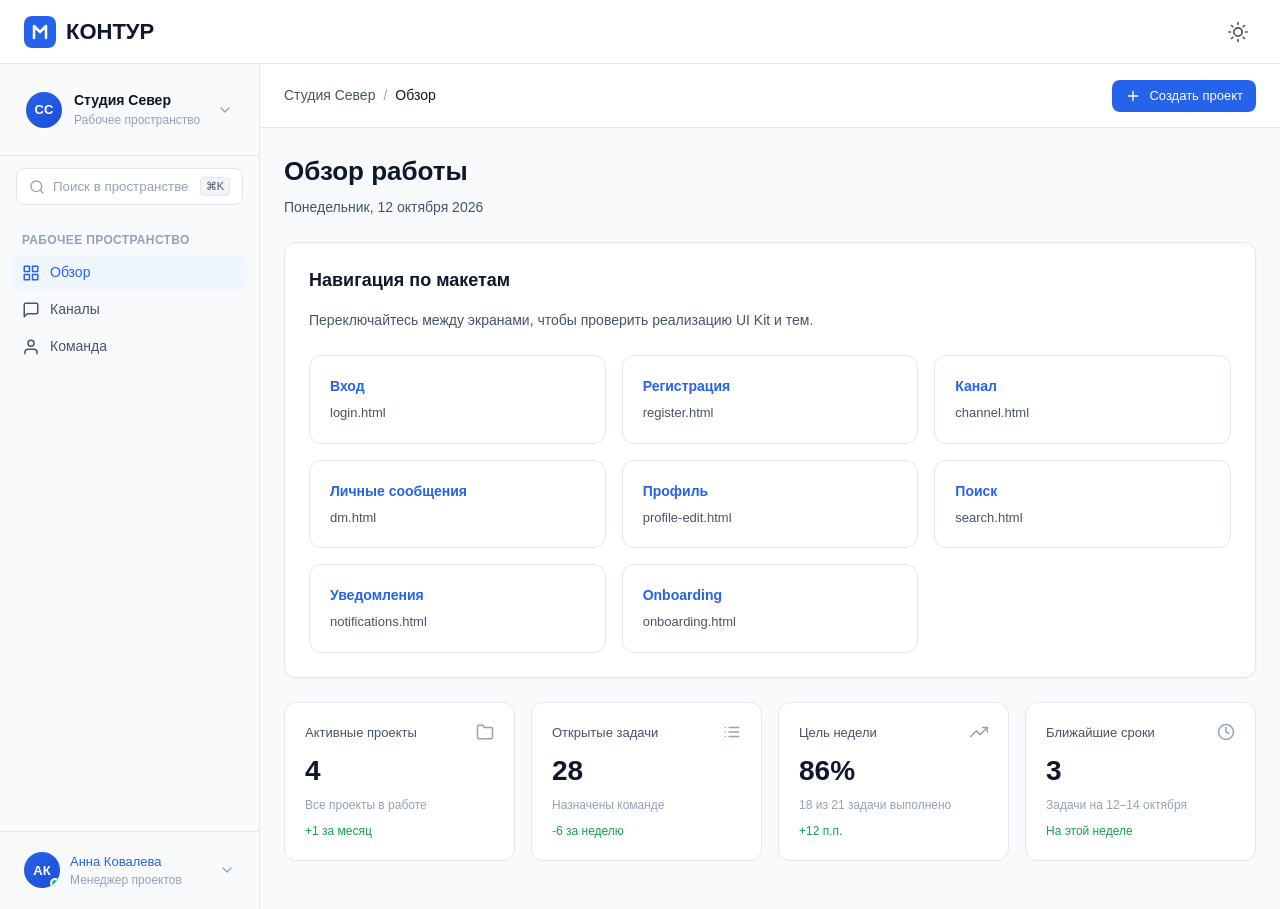
==== index.html @ c83ef5a9 "Add files via upload" ====
<!DOCTYPE html>
<html lang="ru" data-theme="light">
<head>
  <meta charset="UTF-8">
  <meta name="viewport" content="width=device-width, initial-scale=1.0">
  <title>Контур — Рабочее пространство</title>
  <link rel="stylesheet" href="styles.css">
</head>
<body>
  <div class="page">
    <header class="top-header">
      <div class="flex items-center gap-3">
        <div class="auth-logo" style="margin-bottom:0">
          <svg width="32" height="32" viewBox="0 0 32 32" fill="none" aria-hidden="true">
            <rect width="32" height="32" rx="8" fill="var(--accent)"/>
            <path d="M10 22V10l6 6 6-6v12" stroke="#fff" stroke-width="2.5" stroke-linecap="round" stroke-linejoin="round"/>
          </svg>
          КОНТУР
        </div>
      </div>
      <div class="header-actions">
        <button class="icon-btn" id="themeToggle" data-tooltip="Переключить тему" aria-label="Переключить тему">
          <svg width="20" height="20" viewBox="0 0 24 24" fill="none" stroke="currentColor" stroke-width="2" stroke-linecap="round" stroke-linejoin="round" class="theme-icon-sun"><circle cx="12" cy="12" r="5"/><path d="M12 1v2M12 21v2M4.22 4.22l1.42 1.42M18.36 18.36l1.42 1.42M1 12h2M21 12h2M4.22 19.78l1.42-1.42M18.36 5.64l1.42-1.42"/></svg>
          <svg width="20" height="20" viewBox="0 0 24 24" fill="none" stroke="currentColor" stroke-width="2" stroke-linecap="round" stroke-linejoin="round" class="theme-icon-moon" style="display:none"><path d="M21 12.79A9 9 0 1 1 11.21 3 7 7 0 0 0 21 12.79z"/></svg>
        </button>
      </div>
    </header>

    <div class="app-layout">
      <aside class="sidebar" id="sidebar">
        <div class="sidebar-header">
          <div class="workspace-selector">
            <div class="avatar avatar-36" data-initials="СС"></div>
            <div class="workspace-info">
              <div class="workspace-name">Студия Север</div>
              <div class="workspace-type">Рабочее пространство</div>
            </div>
            <svg width="16" height="16" viewBox="0 0 24 24" fill="none" stroke="currentColor" stroke-width="2" stroke-linecap="round" stroke-linejoin="round" style="color:var(--text-muted)"><polyline points="6 9 12 15 18 9"/></svg>
          </div>
        </div>

        <div class="sidebar-search">
          <button class="search-button">
            <span class="search-button-left">
              <svg width="16" height="16" viewBox="0 0 24 24" fill="none" stroke="currentColor" stroke-width="2" stroke-linecap="round" stroke-linejoin="round"><circle cx="11" cy="11" r="8"/><path d="M21 21l-4.35-4.35"/></svg>
              Поиск в пространстве
            </span>
            <span class="search-kbd">⌘K</span>
          </button>
        </div>

        <nav class="sidebar-section">
          <div class="sidebar-section-title">Рабочее пространство</div>
          <a href="index.html" class="sidebar-item active">
            <span class="sidebar-item-icon"><svg width="18" height="18" viewBox="0 0 24 24" fill="none" stroke="currentColor" stroke-width="2" stroke-linecap="round" stroke-linejoin="round"><rect x="3" y="3" width="7" height="7"/><rect x="14" y="3" width="7" height="7"/><rect x="14" y="14" width="7" height="7"/><rect x="3" y="14" width="7" height="7"/></svg></span>
            <span class="sidebar-item-text">Обзор</span>
          </a>
          <a href="channel.html" class="sidebar-item">
            <span class="sidebar-item-icon"><svg width="18" height="18" viewBox="0 0 24 24" fill="none" stroke="currentColor" stroke-width="2" stroke-linecap="round" stroke-linejoin="round"><path d="M21 15a2 2 0 0 1-2 2H7l-4 4V5a2 2 0 0 1 2-2h14a2 2 0 0 1 2 2z"/></svg></span>
            <span class="sidebar-item-text">Каналы</span>
          </a>
          <a href="dm.html" class="sidebar-item">
            <span class="sidebar-item-icon"><svg width="18" height="18" viewBox="0 0 24 24" fill="none" stroke="currentColor" stroke-width="2" stroke-linecap="round" stroke-linejoin="round"><path d="M20 21v-2a4 4 0 0 0-4-4H8a4 4 0 0 0-4 4v2"/><circle cx="12" cy="7" r="4"/></svg></span>
            <span class="sidebar-item-text">Команда</span>
          </a>
        </nav>

        <div class="sidebar-footer">
          <a href="profile-edit.html" class="user-mini">
            <div class="avatar avatar-36" data-initials="АК">
              <span class="status status-online"></span>
            </div>
            <div class="user-mini-info">
              <div class="user-mini-name">Анна Ковалева</div>
              <div class="user-mini-status">Менеджер проектов</div>
            </div>
            <svg width="16" height="16" viewBox="0 0 24 24" fill="none" stroke="currentColor" stroke-width="2" stroke-linecap="round" stroke-linejoin="round" style="color:var(--text-muted)"><polyline points="6 9 12 15 18 9"/></svg>
          </a>
        </div>
      </aside>

      <main class="main">
        <div class="top-header">
          <nav class="breadcrumb">
            <span>Студия Север</span>
            <span style="color:var(--text-muted)">/</span>
            <span class="breadcrumb-current">Обзор</span>
          </nav>
          <div class="header-actions">
            <button class="btn btn-primary btn-sm">
              <svg width="16" height="16" viewBox="0 0 24 24" fill="none" stroke="currentColor" stroke-width="2" stroke-linecap="round" stroke-linejoin="round"><line x1="12" y1="5" x2="12" y2="19"/><line x1="5" y1="12" x2="19" y2="12"/></svg>
              Создать проект
            </button>
          </div>
        </div>

        <div style="padding:24px; overflow-y:auto; flex:1">
          <div style="margin-bottom:24px">
            <h1 style="font-size:26px; font-weight:700; margin:0 0 6px">Обзор работы</h1>
            <p style="color:var(--text-secondary); margin:0">Понедельник, 12 октября 2026</p>
          </div>

          <div class="card" style="padding:24px; margin-bottom:24px">
            <h2 style="font-size:18px; font-weight:600; margin:0 0 16px">Навигация по макетам</h2>
            <p style="color:var(--text-secondary); margin:0 0 16px">Переключайтесь между экранами, чтобы проверить реализацию UI Kit и тем.</p>
            <div class="hub-grid">
              <a href="login.html" class="hub-card">
                <div class="hub-card-title">Вход</div>
                <div class="hub-card-desc">login.html</div>
              </a>
              <a href="register.html" class="hub-card">
                <div class="hub-card-title">Регистрация</div>
                <div class="hub-card-desc">register.html</div>
              </a>
              <a href="channel.html" class="hub-card">
                <div class="hub-card-title">Канал</div>
                <div class="hub-card-desc">channel.html</div>
              </a>
              <a href="dm.html" class="hub-card">
                <div class="hub-card-title">Личные сообщения</div>
                <div class="hub-card-desc">dm.html</div>
              </a>
              <a href="profile-edit.html" class="hub-card">
                <div class="hub-card-title">Профиль</div>
                <div class="hub-card-desc">profile-edit.html</div>
              </a>
              <a href="search.html" class="hub-card">
                <div class="hub-card-title">Поиск</div>
                <div class="hub-card-desc">search.html</div>
              </a>
              <a href="notifications.html" class="hub-card">
                <div class="hub-card-title">Уведомления</div>
                <div class="hub-card-desc">notifications.html</div>
              </a>
              <a href="onboarding.html" class="hub-card">
                <div class="hub-card-title">Onboarding</div>
                <div class="hub-card-desc">onboarding.html</div>
              </a>
            </div>
          </div>

          <div class="stats-grid">
            <div class="stat-card">
              <div class="stat-header">
                <span class="stat-label">Активные проекты</span>
                <svg width="18" height="18" viewBox="0 0 24 24" fill="none" stroke="currentColor" stroke-width="2" stroke-linecap="round" stroke-linejoin="round" style="color:var(--text-muted)"><path d="M22 19a2 2 0 0 1-2 2H4a2 2 0 0 1-2-2V5a2 2 0 0 1 2-2h5l2 3h9a2 2 0 0 1 2 2z"/></svg>
              </div>
              <div class="stat-value">4</div>
              <div class="stat-meta">Все проекты в работе</div>
              <div class="stat-change mt-2">+1 за месяц</div>
            </div>
            <div class="stat-card">
              <div class="stat-header">
                <span class="stat-label">Открытые задачи</span>
                <svg width="18" height="18" viewBox="0 0 24 24" fill="none" stroke="currentColor" stroke-width="2" stroke-linecap="round" stroke-linejoin="round" style="color:var(--text-muted)"><line x1="8" y1="6" x2="21" y2="6"/><line x1="8" y1="12" x2="21" y2="12"/><line x1="8" y1="18" x2="21" y2="18"/><line x1="3" y1="6" x2="3.01" y2="6"/><line x1="3" y1="12" x2="3.01" y2="12"/><line x1="3" y1="18" x2="3.01" y2="18"/></svg>
              </div>
              <div class="stat-value">28</div>
              <div class="stat-meta">Назначены команде</div>
              <div class="stat-change mt-2">-6 за неделю</div>
            </div>
            <div class="stat-card">
              <div class="stat-header">
                <span class="stat-label">Цель недели</span>
                <svg width="18" height="18" viewBox="0 0 24 24" fill="none" stroke="currentColor" stroke-width="2" stroke-linecap="round" stroke-linejoin="round" style="color:var(--text-muted)"><polyline points="23 6 13.5 15.5 8.5 10.5 1 18"/><polyline points="17 6 23 6 23 12"/></svg>
              </div>
              <div class="stat-value">86%</div>
              <div class="stat-meta">18 из 21 задачи выполнено</div>
              <div class="stat-change mt-2">+12 п.п.</div>
            </div>
            <div class="stat-card">
              <div class="stat-header">
                <span class="stat-label">Ближайшие сроки</span>
                <svg width="18" height="18" viewBox="0 0 24 24" fill="none" stroke="currentColor" stroke-width="2" stroke-linecap="round" stroke-linejoin="round" style="color:var(--text-muted)"><circle cx="12" cy="12" r="10"/><polyline points="12 6 12 12 16 14"/></svg>
              </div>
              <div class="stat-value">3</div>
              <div class="stat-meta">Задачи на 12–14 октября</div>
              <div class="stat-change mt-2">На этой неделе</div>
            </div>
          </div>
        </div>
      </main>
    </div>
  </div>

  <script>
    const themeToggle = document.getElementById('themeToggle');
    const html = document.documentElement;
    const sunIcon = themeToggle.querySelector('.theme-icon-sun');
    const moonIcon = themeToggle.querySelector('.theme-icon-moon');

    function updateThemeIcon() {
      const isDark = html.getAttribute('data-theme') === 'dark';
      sunIcon.style.display = isDark ? 'none' : 'block';
      moonIcon.style.display = isDark ? 'block' : 'none';
    }

    themeToggle.addEventListener('click', () => {
      const current = html.getAttribute('data-theme');
      const next = current === 'dark' ? 'light' : 'dark';
      html.setAttribute('data-theme', next);
      localStorage.setItem('kontur-theme', next);
      updateThemeIcon();
    });

    const savedTheme = localStorage.getItem('kontur-theme');
    if (savedTheme) {
      html.setAttribute('data-theme', savedTheme);
    }
    updateThemeIcon();
  </script>
</body>
</html>
---- styles.css ----
:root {
  --font-sans: -apple-system, BlinkMacSystemFont, "Segoe UI", Roboto, "Helvetica Neue", Arial, sans-serif;
  --font-mono: "SFMono-Regular", Consolas, "Liberation Mono", Menlo, Courier, monospace;

  --radius-sm: 6px;
  --radius-md: 8px;
  --radius-lg: 12px;
  --radius-xl: 16px;
  --radius-full: 9999px;

  --header-height: 64px;
  --sidebar-width: 260px;
  --settings-sidebar-width: 220px;

  --transition-fast: 150ms ease;
  --transition-base: 200ms ease;
}

[data-theme="light"] {
  --bg-primary: #ffffff;
  --bg-secondary: #f8fafc;
  --bg-tertiary: #f1f5f9;
  --bg-card: #ffffff;
  --bg-sidebar: #f8fafc;
  --bg-hover: #f1f5f9;
  --bg-active: #e2e8f0;
  --bg-overlay: rgba(15, 23, 42, 0.5);

  --text-primary: #0f172a;
  --text-secondary: #475569;
  --text-muted: #94a3b8;
  --text-inverse: #ffffff;

  --border-color: #e2e8f0;
  --border-strong: #cbd5e1;
  --border-light: #f1f5f9;

  --accent: #2563eb;
  --accent-hover: #1d4ed8;
  --accent-light: #dbeafe;
  --accent-soft: #eff6ff;

  --danger: #dc2626;
  --danger-hover: #b91c1c;
  --danger-bg: #fef2f2;
  --danger-soft: #fee2e2;

  --success: #16a34a;
  --success-bg: #f0fdf4;
  --warning: #d97706;
  --warning-bg: #fffbeb;

  --shadow-sm: 0 1px 2px 0 rgba(0, 0, 0, 0.05);
  --shadow-md: 0 4px 6px -1px rgba(0, 0, 0, 0.08), 0 2px 4px -2px rgba(0, 0, 0, 0.04);
  --shadow-lg: 0 10px 15px -3px rgba(0, 0, 0, 0.1), 0 4px 6px -4px rgba(0, 0, 0, 0.05);
}

[data-theme="dark"] {
  --bg-primary: #0f172a;
  --bg-secondary: #1e293b;
  --bg-tertiary: #334155;
  --bg-card: #1e293b;
  --bg-sidebar: #0f172a;
  --bg-hover: #334155;
  --bg-active: #475569;
  --bg-overlay: rgba(0, 0, 0, 0.6);

  --text-primary: #f8fafc;
  --text-secondary: #94a3b8;
  --text-muted: #64748b;
  --text-inverse: #0f172a;

  --border-color: #334155;
  --border-strong: #475569;
  --border-light: #1e293b;

  --accent: #3b82f6;
  --accent-hover: #60a5fa;
  --accent-light: #1e3a8a;
  --accent-soft: #172554;

  --danger: #f87171;
  --danger-hover: #ef4444;
  --danger-bg: #450a0a;
  --danger-soft: #7f1d1d;

  --success: #4ade80;
  --success-bg: #064e3b;
  --warning: #fbbf24;
  --warning-bg: #451a03;

  --shadow-sm: 0 1px 2px 0 rgba(0, 0, 0, 0.3);
  --shadow-md: 0 4px 6px -1px rgba(0, 0, 0, 0.4), 0 2px 4px -2px rgba(0, 0, 0, 0.2);
  --shadow-lg: 0 10px 15px -3px rgba(0, 0, 0, 0.5), 0 4px 6px -4px rgba(0, 0, 0, 0.3);
}

/* --- 2. Reset & Base --- */
*, *::before, *::after {
  box-sizing: border-box;
}

html, body {
  margin: 0;
  padding: 0;
  height: 100%;
}

body {
  font-family: var(--font-sans);
  font-size: 14px;
  line-height: 1.5;
  color: var(--text-primary);
  background-color: var(--bg-secondary);
  transition: background-color var(--transition-base), color var(--transition-base);
  -webkit-font-smoothing: antialiased;
}

a {
  color: var(--accent);
  text-decoration: none;
}

a:hover {
  text-decoration: underline;
}

button {
  font-family: inherit;
}

/* --- 3. Layout Helpers --- */
.page {
  min-height: 100vh;
  display: flex;
  flex-direction: column;
  background-color: var(--bg-secondary);
}

.app-layout {
  display: flex;
  flex: 1;
  min-height: 0;
}

.main {
  flex: 1;
  min-width: 0;
  display: flex;
  flex-direction: column;
  overflow: hidden;
}

.container {
  width: 100%;
  max-width: 1200px;
  margin: 0 auto;
  padding: 0 24px;
}

.flex {
  display: flex;
}

.flex-col {
  flex-direction: column;
}

.items-center {
  align-items: center;
}

.justify-center {
  justify-content: center;
}

.gap-2 { gap: 8px; }
.gap-3 { gap: 12px; }
.gap-4 { gap: 16px; }
.gap-6 { gap: 24px; }

.mt-1 { margin-top: 4px; }
.mt-2 { margin-top: 8px; }
.mt-3 { margin-top: 12px; }
.mt-4 { margin-top: 16px; }
.mt-6 { margin-top: 24px; }

.mb-1 { margin-bottom: 4px; }
.mb-2 { margin-bottom: 8px; }
.mb-3 { margin-bottom: 12px; }
.mb-4 { margin-bottom: 16px; }

.text-sm { font-size: 13px; }
.text-base { font-size: 14px; }
.text-lg { font-size: 16px; }
.text-xl { font-size: 20px; }
.text-2xl { font-size: 24px; }

.font-medium { font-weight: 500; }
.font-semibold { font-weight: 600; }
.font-bold { font-weight: 700; }

.text-primary { color: var(--text-primary); }
.text-secondary { color: var(--text-secondary); }
.text-muted { color: var(--text-muted); }
.text-accent { color: var(--accent); }
.text-danger { color: var(--danger); }

.truncate {
  overflow: hidden;
  text-overflow: ellipsis;
  white-space: nowrap;
}

/* --- 4. UI Kit Components --- */

/* Avatars */
.avatar {
  position: relative;
  display: inline-flex;
  align-items: center;
  justify-content: center;
  flex-shrink: 0;
  border-radius: var(--radius-full);
  background: linear-gradient(135deg, var(--accent), var(--accent-hover));
  color: var(--text-inverse);
  font-weight: 600;
  overflow: hidden;
}

.avatar::before {
  content: attr(data-initials);
}

.avatar img {
  width: 100%;
  height: 100%;
  object-fit: cover;
  position: absolute;
  inset: 0;
}

.avatar-28 { width: 28px; height: 28px; font-size: 11px; }
.avatar-36 { width: 36px; height: 36px; font-size: 13px; }
.avatar-48 { width: 48px; height: 48px; font-size: 16px; }
.avatar-80 { width: 80px; height: 80px; font-size: 28px; }

/* Status indicators */
.status {
  position: absolute;
  bottom: 0;
  right: 0;
  width: 10px;
  height: 10px;
  border-radius: 50%;
  border: 2px solid var(--bg-card);
  background-color: var(--text-muted);
}

.status-online { background-color: #22c55e; }
.status-dnd { background-color: #ef4444; }
.status-away { background-color: #f59e0b; }
.status-invisible { background-color: var(--border-strong); }

.status-invisible::after {
  content: "";
  position: absolute;
  top: 50%;
  left: 50%;
  transform: translate(-50%, -50%);
  width: 4px;
  height: 4px;
  border-radius: 50%;
  background-color: var(--bg-card);
}

.avatar-80 .status {
  width: 18px;
  height: 18px;
  border-width: 3px;
}

.avatar-80 .status-invisible::after {
  width: 6px;
  height: 6px;
}

/* Buttons */
.btn {
  display: inline-flex;
  align-items: center;
  justify-content: center;
  gap: 8px;
  height: 40px;
  padding: 0 16px;
  border-radius: var(--radius-md);
  border: 1px solid transparent;
  font-size: 14px;
  font-weight: 500;
  cursor: pointer;
  background: transparent;
  color: var(--text-primary);
  transition: all var(--transition-fast);
  white-space: nowrap;
}

.btn:hover {
  text-decoration: none;
}

.btn-primary {
  background-color: var(--accent);
  color: #ffffff;
}

.btn-primary:hover {
  background-color: var(--accent-hover);
}

.btn-secondary {
  background-color: var(--bg-tertiary);
  border-color: var(--border-color);
  color: var(--text-primary);
}

.btn-secondary:hover {
  background-color: var(--bg-hover);
}

.btn-ghost {
  background-color: transparent;
  color: var(--text-secondary);
}

.btn-ghost:hover {
  background-color: var(--bg-hover);
  color: var(--text-primary);
}

.btn-danger {
  background-color: var(--danger-bg);
  color: var(--danger);
  border-color: var(--danger-soft);
}

.btn-danger:hover {
  background-color: var(--danger-soft);
}

.btn-sm {
  height: 32px;
  padding: 0 12px;
  font-size: 13px;
}

.btn-icon {
  width: 36px;
  height: 36px;
  padding: 0;
  border-radius: var(--radius-md);
}

/* Inputs */
.input {
  width: 100%;
  height: 40px;
  padding: 0 12px;
  border-radius: var(--radius-md);
  border: 1px solid var(--border-color);
  background-color: var(--bg-primary);
  color: var(--text-primary);
  font-size: 14px;
  outline: none;
  transition: border-color var(--transition-fast), box-shadow var(--transition-fast);
}

.input::placeholder {
  color: var(--text-muted);
}

.input:focus {
  border-color: var(--accent);
  box-shadow: 0 0 0 3px var(--accent-light);
}

.input-error {
  border-color: var(--danger);
}

.input-error:focus {
  border-color: var(--danger);
  box-shadow: 0 0 0 3px var(--danger-soft);
}

.input-wrapper {
  position: relative;
}

.input-icon {
  position: absolute;
  left: 12px;
  top: 50%;
  transform: translateY(-50%);
  color: var(--text-muted);
  pointer-events: none;
}

.input-with-icon {
  padding-left: 40px;
}

.input-suffix {
  position: absolute;
  right: 8px;
  top: 50%;
  transform: translateY(-50%);
}

.error-text {
  color: var(--danger);
  font-size: 13px;
  margin-top: 6px;
}

/* Tooltips */
[data-tooltip] {
  position: relative;
}

[data-tooltip]::after {
  content: attr(data-tooltip);
  position: absolute;
  bottom: 100%;
  left: 50%;
  transform: translateX(-50%) translateY(-6px);
  padding: 6px 10px;
  background-color: var(--text-primary);
  color: var(--bg-primary);
  font-size: 12px;
  border-radius: var(--radius-md);
  white-space: nowrap;
  opacity: 0;
  visibility: hidden;
  transition: opacity var(--transition-fast), visibility var(--transition-fast);
  z-index: 1000;
}

[data-tooltip]:hover::after {
  opacity: 1;
  visibility: visible;
}

/* Badges */
.badge {
  display: inline-flex;
  align-items: center;
  justify-content: center;
  min-width: 18px;
  height: 18px;
  padding: 0 5px;
  border-radius: var(--radius-full);
  background-color: var(--danger);
  color: #ffffff;
  font-size: 11px;
  font-weight: 600;
}

.badge-accent {
  background-color: var(--accent);
}

.badge-muted {
  background-color: var(--bg-tertiary);
  color: var(--text-secondary);
}

/* Toggles */
.toggle {
  position: relative;
  display: inline-flex;
  align-items: center;
  cursor: pointer;
  gap: 10px;
}

.toggle input {
  position: absolute;
  opacity: 0;
  width: 0;
  height: 0;
}

.toggle-slider {
  position: relative;
  width: 40px;
  height: 22px;
  background-color: var(--bg-tertiary);
  border-radius: var(--radius-full);
  border: 1px solid var(--border-color);
  transition: background-color var(--transition-fast);
}

.toggle-slider::after {
  content: "";
  position: absolute;
  top: 1px;
  left: 1px;
  width: 18px;
  height: 18px;
  border-radius: 50%;
  background-color: var(--bg-primary);
  box-shadow: var(--shadow-sm);
  transition: transform var(--transition-fast);
}

.toggle input:checked + .toggle-slider {
  background-color: var(--accent);
  border-color: var(--accent);
}

.toggle input:checked + .toggle-slider::after {
  transform: translateX(18px);
}

/* Cards */
.card {
  background-color: var(--bg-card);
  border: 1px solid var(--border-color);
  border-radius: var(--radius-lg);
  box-shadow: var(--shadow-sm);
}

/* --- 5. Page-specific Components --- */

/* Auth pages */
.auth-page {
  align-items: center;
  justify-content: center;
  padding: 24px;
}

.auth-card {
  width: 100%;
  max-width: 400px;
  padding: 32px;
}

.auth-logo {
  display: flex;
  align-items: center;
  justify-content: center;
  gap: 10px;
  margin-bottom: 24px;
  font-size: 22px;
  font-weight: 700;
  color: var(--text-primary);
}

.auth-title {
  font-size: 22px;
  font-weight: 700;
  text-align: center;
  margin-bottom: 8px;
}

.auth-subtitle {
  text-align: center;
  color: var(--text-secondary);
  margin-bottom: 24px;
}

.form-group {
  margin-bottom: 16px;
}

.form-label {
  display: block;
  font-size: 13px;
  font-weight: 500;
  color: var(--text-secondary);
  margin-bottom: 6px;
}

.password-toggle {
  background: none;
  border: none;
  padding: 4px;
  cursor: pointer;
  color: var(--text-muted);
  display: flex;
  align-items: center;
  justify-content: center;
  border-radius: var(--radius-sm);
}

.password-toggle:hover {
  color: var(--text-primary);
  background-color: var(--bg-hover);
}

.password-strength {
  display: flex;
  gap: 6px;
  margin-top: 10px;
}

.password-strength-segment {
  flex: 1;
  height: 4px;
  border-radius: 2px;
  background-color: var(--border-color);
  transition: background-color var(--transition-fast);
}

.password-strength-segment.weak { background-color: var(--danger); }
.password-strength-segment.fair { background-color: var(--warning); }
.password-strength-segment.good { background-color: #3b82f6; }
.password-strength-segment.strong { background-color: var(--success); }

/* Sidebar */
.sidebar {
  width: var(--sidebar-width);
  background-color: var(--bg-sidebar);
  border-right: 1px solid var(--border-color);
  display: flex;
  flex-direction: column;
  flex-shrink: 0;
}

.sidebar-header {
  padding: 16px;
  border-bottom: 1px solid var(--border-color);
}

.workspace-selector {
  display: flex;
  align-items: center;
  gap: 12px;
  padding: 10px;
  border-radius: var(--radius-md);
  cursor: pointer;
  transition: background-color var(--transition-fast);
}

.workspace-selector:hover {
  background-color: var(--bg-hover);
}

.workspace-info {
  flex: 1;
  min-width: 0;
}

.workspace-name {
  font-weight: 600;
  font-size: 14px;
}

.workspace-type {
  font-size: 12px;
  color: var(--text-muted);
}

.sidebar-search {
  padding: 12px 16px;
}

.search-button {
  width: 100%;
  display: flex;
  align-items: center;
  justify-content: space-between;
  padding: 8px 12px;
  border-radius: var(--radius-md);
  border: 1px solid var(--border-color);
  background-color: var(--bg-primary);
  color: var(--text-muted);
  cursor: pointer;
  transition: all var(--transition-fast);
}

.search-button:hover {
  border-color: var(--border-strong);
  color: var(--text-primary);
}

.search-button-left {
  display: flex;
  align-items: center;
  gap: 8px;
}

.search-kbd {
  font-size: 11px;
  padding: 2px 5px;
  border-radius: 4px;
  background-color: var(--bg-tertiary);
  color: var(--text-secondary);
  border: 1px solid var(--border-color);
}

.sidebar-section {
  padding: 8px 12px;
}

.sidebar-section-title {
  display: flex;
  align-items: center;
  justify-content: space-between;
  padding: 6px 10px;
  font-size: 12px;
  font-weight: 600;
  color: var(--text-muted);
  text-transform: uppercase;
  letter-spacing: 0.03em;
}

.sidebar-item {
  display: flex;
  align-items: center;
  gap: 10px;
  padding: 7px 10px;
  border-radius: var(--radius-md);
  color: var(--text-secondary);
  cursor: pointer;
  transition: all var(--transition-fast);
  margin-bottom: 2px;
}

.sidebar-item:hover {
  background-color: var(--bg-hover);
  color: var(--text-primary);
}

.sidebar-item.active {
  background-color: var(--accent-soft);
  color: var(--accent);
}

.sidebar-item-icon {
  display: flex;
  align-items: center;
  justify-content: center;
  flex-shrink: 0;
}

.sidebar-item-text {
  flex: 1;
  min-width: 0;
  overflow: hidden;
  text-overflow: ellipsis;
  white-space: nowrap;
}

.sidebar-item-meta {
  display: flex;
  align-items: center;
  gap: 8px;
}

.sidebar-footer {
  margin-top: auto;
  padding: 12px 16px;
  border-top: 1px solid var(--border-color);
}

.user-mini {
  display: flex;
  align-items: center;
  gap: 10px;
  padding: 8px;
  border-radius: var(--radius-md);
  cursor: pointer;
  transition: background-color var(--transition-fast);
}

.user-mini:hover {
  background-color: var(--bg-hover);
}

.user-mini-info {
  flex: 1;
  min-width: 0;
}

.user-mini-name {
  font-weight: 500;
  font-size: 13px;
}

.user-mini-status {
  font-size: 12px;
  color: var(--text-muted);
}

/* Header */
.top-header {
  height: var(--header-height);
  background-color: var(--bg-card);
  border-bottom: 1px solid var(--border-color);
  display: flex;
  align-items: center;
  justify-content: space-between;
  padding: 0 24px;
  flex-shrink: 0;
}

.breadcrumb {
  display: flex;
  align-items: center;
  gap: 8px;
  color: var(--text-secondary);
  font-size: 14px;
}

.breadcrumb-current {
  color: var(--text-primary);
  font-weight: 500;
}

.header-actions {
  display: flex;
  align-items: center;
  gap: 8px;
}

.icon-btn {
  width: 36px;
  height: 36px;
  display: flex;
  align-items: center;
  justify-content: center;
  border-radius: var(--radius-md);
  border: none;
  background: transparent;
  color: var(--text-secondary);
  cursor: pointer;
  transition: all var(--transition-fast);
  position: relative;
}

.icon-btn:hover {
  background-color: var(--bg-hover);
  color: var(--text-primary);
}

/* Message Feed */
.message-feed {
  flex: 1;
  overflow-y: auto;
  padding: 24px;
}

.message-group {
  display: flex;
  gap: 12px;
  padding: 8px 0;
  position: relative;
}

.message-group:hover {
  background-color: var(--bg-hover);
  border-radius: var(--radius-md);
}

.message-group:hover .message-actions {
  opacity: 1;
}

.message-avatar-col {
  width: 36px;
  flex-shrink: 0;
  display: flex;
  justify-content: center;
}

.message-content {
  flex: 1;
  min-width: 0;
  padding-right: 48px;
}

.message-header {
  display: flex;
  align-items: baseline;
  gap: 8px;
  margin-bottom: 2px;
}

.message-author {
  font-weight: 600;
  color: var(--text-primary);
}

.message-time {
  font-size: 12px;
  color: var(--text-muted);
}

.message-text {
  color: var(--text-secondary);
  line-height: 1.6;
  word-break: break-word;
}

.message-text strong { color: var(--text-primary); }
.message-text code {
  background-color: var(--bg-tertiary);
  padding: 2px 5px;
  border-radius: 4px;
  font-family: var(--font-mono);
  font-size: 12px;
}
.message-text del { opacity: 0.7; }

.message-reactions {
  display: flex;
  flex-wrap: wrap;
  gap: 6px;
  margin-top: 8px;
}

.reaction {
  display: inline-flex;
  align-items: center;
  gap: 4px;
  padding: 3px 8px;
  border-radius: var(--radius-full);
  background-color: var(--bg-tertiary);
  border: 1px solid var(--border-color);
  font-size: 12px;
  color: var(--text-secondary);
  cursor: pointer;
  transition: all var(--transition-fast);
}

.reaction:hover {
  background-color: var(--bg-hover);
  border-color: var(--border-strong);
}

.reaction.active {
  background-color: var(--accent-soft);
  border-color: var(--accent-light);
  color: var(--accent);
}

.message-actions {
  position: absolute;
  top: 4px;
  right: 8px;
  display: flex;
  gap: 4px;
  opacity: 0;
  transition: opacity var(--transition-fast);
  background-color: var(--bg-card);
  border: 1px solid var(--border-color);
  border-radius: var(--radius-md);
  padding: 2px;
  box-shadow: var(--shadow-sm);
}

.message-actions .icon-btn {
  width: 28px;
  height: 28px;
}

.thread-info {
  margin-top: 6px;
  font-size: 13px;
  color: var(--accent);
  cursor: pointer;
}

.thread-info:hover {
  text-decoration: underline;
}

/* Composer */
.composer {
  padding: 16px 24px 24px;
  background-color: var(--bg-card);
  border-top: 1px solid var(--border-color);
}

.composer-toolbar {
  display: flex;
  align-items: center;
  gap: 4px;
  padding: 4px;
  border: 1px solid var(--border-color);
  border-bottom: none;
  border-radius: var(--radius-md) var(--radius-md) 0 0;
  background-color: var(--bg-secondary);
}

.composer-toolbar .icon-btn {
  width: 32px;
  height: 32px;
  color: var(--text-muted);
}

.composer-input-area {
  position: relative;
}

.composer-textarea {
  width: 100%;
  min-height: 88px;
  max-height: 200px;
  padding: 12px;
  border: 1px solid var(--border-color);
  border-radius: 0 0 var(--radius-md) var(--radius-md);
  background-color: var(--bg-primary);
  color: var(--text-primary);
  font-family: inherit;
  font-size: 14px;
  line-height: 1.5;
  resize: vertical;
  outline: none;
}

.composer-textarea:focus {
  border-color: var(--accent);
  box-shadow: 0 0 0 3px var(--accent-light);
}

.composer-footer {
  display: flex;
  align-items: center;
  justify-content: space-between;
  margin-top: 10px;
}

.composer-hint {
  font-size: 12px;
  color: var(--text-muted);
}

.mention-autocomplete {
  position: absolute;
  bottom: 100%;
  left: 0;
  width: 240px;
  background-color: var(--bg-card);
  border: 1px solid var(--border-color);
  border-radius: var(--radius-md);
  box-shadow: var(--shadow-lg);
  margin-bottom: 8px;
  overflow: hidden;
  z-index: 100;
}

.mention-item {
  display: flex;
  align-items: center;
  gap: 10px;
  padding: 8px 12px;
  cursor: pointer;
  transition: background-color var(--transition-fast);
}

.mention-item:hover,
.mention-item.active {
  background-color: var(--bg-hover);
}

/* Settings layout */
.settings-layout {
  display: flex;
  flex: 1;
  min-height: 0;
}

.settings-sidebar {
  width: var(--settings-sidebar-width);
  background-color: var(--bg-card);
  border-right: 1px solid var(--border-color);
  padding: 24px 12px;
  flex-shrink: 0;
}

.settings-nav-item {
  display: flex;
  align-items: center;
  gap: 10px;
  padding: 10px 12px;
  border-radius: var(--radius-md);
  color: var(--text-secondary);
  cursor: pointer;
  transition: all var(--transition-fast);
  margin-bottom: 4px;
}

.settings-nav-item:hover {
  background-color: var(--bg-hover);
  color: var(--text-primary);
}

.settings-nav-item.active {
  background-color: var(--accent-soft);
  color: var(--accent);
}

.settings-content {
  flex: 1;
  padding: 32px;
  overflow-y: auto;
}

.settings-section {
  max-width: 680px;
}

.settings-title {
  font-size: 22px;
  font-weight: 700;
  margin-bottom: 24px;
}

.form-row {
  display: grid;
  grid-template-columns: 1fr 1fr;
  gap: 16px;
}

.avatar-upload {
  display: flex;
  align-items: center;
  gap: 16px;
}

.avatar-upload-actions {
  display: flex;
  flex-direction: column;
  gap: 8px;
}

.status-options {
  display: flex;
  flex-direction: column;
  gap: 10px;
}

.status-option {
  display: flex;
  align-items: center;
  gap: 12px;
  padding: 10px 12px;
  border-radius: var(--radius-md);
  border: 1px solid var(--border-color);
  cursor: pointer;
  transition: all var(--transition-fast);
}

.status-option:hover {
  background-color: var(--bg-hover);
}

.status-option.selected {
  border-color: var(--accent);
  background-color: var(--accent-soft);
}

.status-option-radio {
  width: 18px;
  height: 18px;
  border-radius: 50%;
  border: 2px solid var(--border-strong);
  display: flex;
  align-items: center;
  justify-content: center;
  flex-shrink: 0;
}

.status-option.selected .status-option-radio {
  border-color: var(--accent);
}

.status-option.selected .status-option-radio::after {
  content: "";
  width: 8px;
  height: 8px;
  border-radius: 50%;
  background-color: var(--accent);
}

.status-option-label {
  flex: 1;
  font-weight: 500;
}

.status-option-desc {
  font-size: 12px;
  color: var(--text-muted);
}

.theme-options {
  display: grid;
  grid-template-columns: repeat(3, 1fr);
  gap: 16px;
}

.theme-card {
  border: 1px solid var(--border-color);
  border-radius: var(--radius-lg);
  padding: 16px;
  cursor: pointer;
  transition: all var(--transition-fast);
  text-align: center;
}

.theme-card:hover {
  border-color: var(--border-strong);
}

.theme-card.selected {
  border-color: var(--accent);
  background-color: var(--accent-soft);
}

.theme-preview {
  width: 100%;
  height: 80px;
  border-radius: var(--radius-md);
  margin-bottom: 12px;
  border: 1px solid var(--border-color);
  overflow: hidden;
}

.theme-preview-light {
  background: linear-gradient(135deg, #ffffff 50%, #f1f5f9 50%);
}

.theme-preview-dark {
  background: linear-gradient(135deg, #0f172a 50%, #1e293b 50%);
}

.theme-preview-system {
  background: linear-gradient(135deg, #ffffff 33%, #f1f5f9 33%, #f1f5f9 66%, #334155 66%);
}

.theme-card-title {
  font-weight: 500;
  margin-bottom: 4px;
}

.theme-card-desc {
  font-size: 12px;
  color: var(--text-muted);
}

/* Search page */
.search-hero {
  padding: 32px 24px;
  background-color: var(--bg-card);
  border-bottom: 1px solid var(--border-color);
}

.search-input-large {
  height: 48px;
  font-size: 16px;
  padding-left: 44px;
}

.search-filters {
  display: flex;
  gap: 8px;
  margin-top: 16px;
  flex-wrap: wrap;
}

.search-tab {
  padding: 8px 14px;
  border-radius: var(--radius-full);
  border: 1px solid var(--border-color);
  background-color: var(--bg-primary);
  color: var(--text-secondary);
  cursor: pointer;
  transition: all var(--transition-fast);
  font-size: 13px;
}

.search-tab:hover {
  background-color: var(--bg-hover);
}

.search-tab.active {
  background-color: var(--accent);
  border-color: var(--accent);
  color: #ffffff;
}

.search-results {
  flex: 1;
  overflow-y: auto;
  padding: 16px 24px;
}

.search-result {
  padding: 16px;
  border-radius: var(--radius-lg);
  border: 1px solid var(--border-color);
  background-color: var(--bg-card);
  margin-bottom: 12px;
  transition: all var(--transition-fast);
}

.search-result:hover {
  border-color: var(--border-strong);
  box-shadow: var(--shadow-sm);
}

.search-result-header {
  display: flex;
  align-items: center;
  gap: 10px;
  margin-bottom: 8px;
}

.search-result-title {
  font-weight: 600;
}

.search-result-meta {
  font-size: 12px;
  color: var(--text-muted);
}

.search-result-body {
  color: var(--text-secondary);
  line-height: 1.6;
}

.search-result-body mark {
  background-color: var(--accent-soft);
  color: var(--accent);
  padding: 1px 3px;
  border-radius: 3px;
  font-weight: 500;
}

/* Notifications */
.notifications-list {
  flex: 1;
  overflow-y: auto;
  padding: 16px 24px;
}

.notification-item {
  display: flex;
  gap: 14px;
  padding: 16px;
  border-radius: var(--radius-lg);
  border: 1px solid var(--border-color);
  background-color: var(--bg-card);
  margin-bottom: 12px;
  transition: all var(--transition-fast);
  position: relative;
}

.notification-item.unread {
  background-color: var(--accent-soft);
  border-color: var(--accent-light);
}

.notification-dot {
  width: 8px;
  height: 8px;
  border-radius: 50%;
  background-color: var(--accent);
  flex-shrink: 0;
  margin-top: 6px;
}

.notification-content {
  flex: 1;
}

.notification-text {
  color: var(--text-primary);
  line-height: 1.5;
}

.notification-text strong {
  font-weight: 600;
}

.notification-time {
  font-size: 12px;
  color: var(--text-muted);
  margin-top: 4px;
}

/* Onboarding */
.onboarding-page {
  align-items: center;
  justify-content: center;
  padding: 24px;
  background: linear-gradient(135deg, var(--bg-secondary), var(--bg-tertiary));
}

.onboarding-card {
  width: 100%;
  max-width: 560px;
  padding: 40px;
}

.stepper {
  display: flex;
  align-items: center;
  justify-content: center;
  gap: 8px;
  margin-bottom: 32px;
}

.stepper-step {
  display: flex;
  align-items: center;
  gap: 8px;
}

.stepper-dot {
  width: 10px;
  height: 10px;
  border-radius: 50%;
  background-color: var(--border-strong);
}

.stepper-dot.active {
  background-color: var(--accent);
}

.stepper-line {
  width: 40px;
  height: 2px;
  background-color: var(--border-color);
}

.stepper-line.active {
  background-color: var(--accent);
}

.onboarding-title {
  font-size: 26px;
  font-weight: 700;
  text-align: center;
  margin-bottom: 8px;
}

.onboarding-subtitle {
  text-align: center;
  color: var(--text-secondary);
  margin-bottom: 32px;
}

.choice-grid {
  display: grid;
  grid-template-columns: 1fr 1fr;
  gap: 16px;
}

.choice-card {
  padding: 24px;
  border: 1px solid var(--border-color);
  border-radius: var(--radius-lg);
  text-align: center;
  cursor: pointer;
  transition: all var(--transition-fast);
  background-color: var(--bg-primary);
}

.choice-card:hover {
  border-color: var(--accent);
  transform: translateY(-2px);
  box-shadow: var(--shadow-md);
}

.choice-icon {
  width: 56px;
  height: 56px;
  margin: 0 auto 16px;
  display: flex;
  align-items: center;
  justify-content: center;
  border-radius: var(--radius-md);
  background-color: var(--accent-soft);
  color: var(--accent);
}

.choice-title {
  font-size: 16px;
  font-weight: 600;
  margin-bottom: 6px;
}

.choice-desc {
  font-size: 13px;
  color: var(--text-secondary);
}

/* Hub page */
.hub-grid {
  display: grid;
  grid-template-columns: repeat(auto-fill, minmax(220px, 1fr));
  gap: 16px;
  margin-top: 24px;
}

.hub-card {
  padding: 20px;
  border: 1px solid var(--border-color);
  border-radius: var(--radius-lg);
  background-color: var(--bg-card);
  transition: all var(--transition-fast);
}

.hub-card:hover {
  border-color: var(--accent);
  box-shadow: var(--shadow-md);
  transform: translateY(-2px);
}

.hub-card-title {
  font-weight: 600;
  margin-bottom: 6px;
}

.hub-card-desc {
  font-size: 13px;
  color: var(--text-secondary);
}

/* Dashboard stats (used in hub preview) */
.stats-grid {
  display: grid;
  grid-template-columns: repeat(4, 1fr);
  gap: 16px;
  margin-bottom: 24px;
}

.stat-card {
  padding: 20px;
  border: 1px solid var(--border-color);
  border-radius: var(--radius-lg);
  background-color: var(--bg-card);
}

.stat-header {
  display: flex;
  align-items: center;
  justify-content: space-between;
  margin-bottom: 8px;
}

.stat-label {
  font-size: 13px;
  color: var(--text-secondary);
}

.stat-value {
  font-size: 28px;
  font-weight: 700;
  color: var(--text-primary);
}

.stat-meta {
  font-size: 12px;
  color: var(--text-muted);
  margin-top: 4px;
}

.stat-change {
  font-size: 12px;
  color: var(--success);
  font-weight: 500;
}

/* Responsive */
@media (max-width: 1024px) {
  .stats-grid {
    grid-template-columns: repeat(2, 1fr);
  }

  .settings-layout {
    flex-direction: column;
  }

  .settings-sidebar {
    width: 100%;
    border-right: none;
    border-bottom: 1px solid var(--border-color);
    padding: 12px;
  }

  .settings-nav {
    display: flex;
    gap: 8px;
    overflow-x: auto;
  }

  .settings-nav-item {
    white-space: nowrap;
    margin-bottom: 0;
  }
}

@media (max-width: 768px) {
  .sidebar {
    position: fixed;
    left: 0;
    top: 0;
    bottom: 0;
    z-index: 100;
    transform: translateX(-100%);
    transition: transform var(--transition-base);
  }

  .sidebar.open {
    transform: translateX(0);
  }

  .mobile-menu-btn {
    display: flex;
  }

  .stats-grid {
    grid-template-columns: 1fr;
  }

  .theme-options,
  .choice-grid,
  .form-row {
    grid-template-columns: 1fr;
  }

  .top-header {
    padding: 0 16px;
  }

  .message-feed,
  .composer,
  .search-results,
  .notifications-list,
  .settings-content {
    padding-left: 16px;
    padding-right: 16px;
  }
}

@media (min-width: 769px) {
  .mobile-menu-btn {
    display: none;
  }
}

/* Utility for hiding sidebar overlay */
.sidebar-overlay {
  position: fixed;
  inset: 0;
  background-color: var(--bg-overlay);
  z-index: 99;
  opacity: 0;
  visibility: hidden;
  transition: all var(--transition-fast);
}

.sidebar-overlay.open {
  opacity: 1;
  visibility: visible;
}
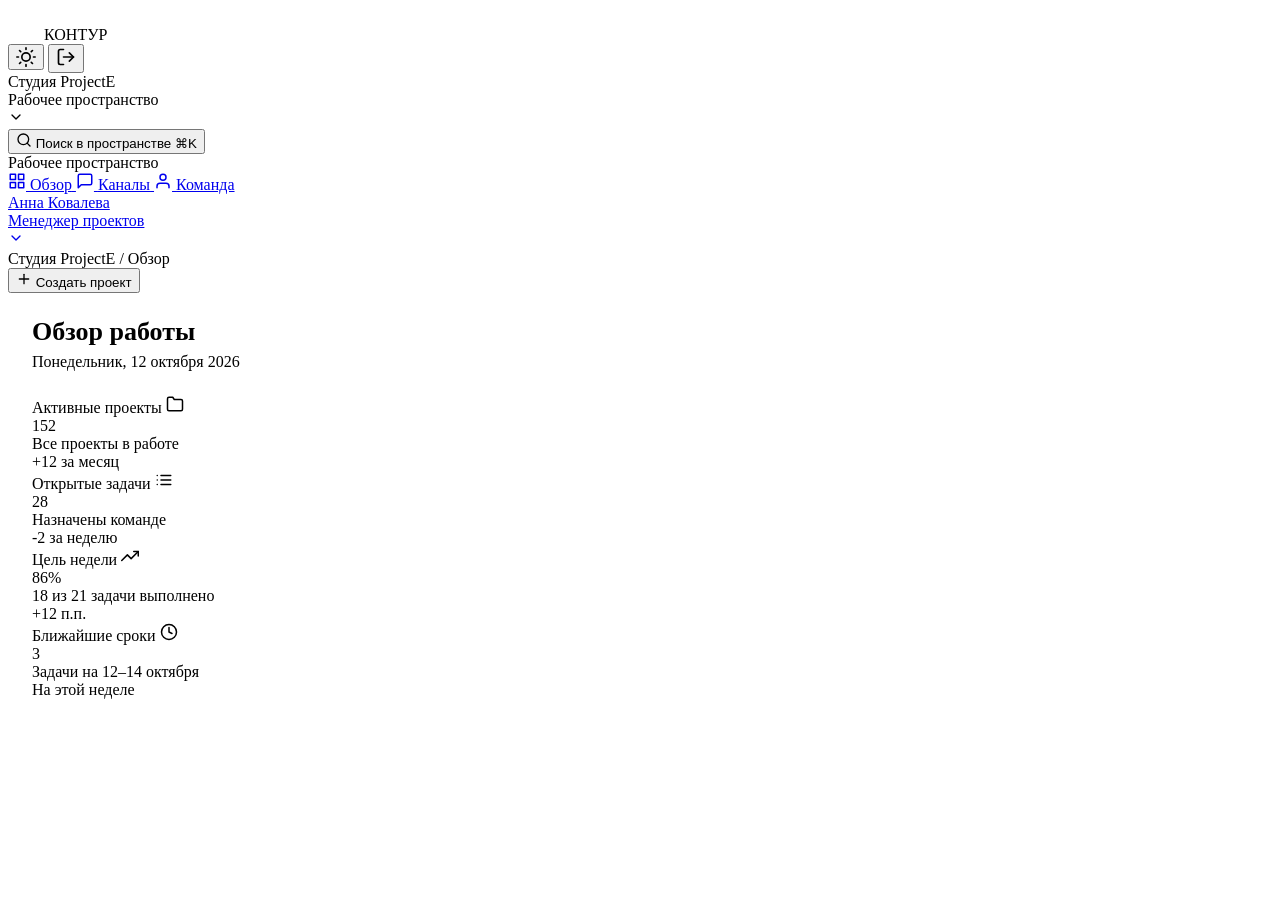
==== commit 2f954361: "Add files via upload" ====
--- a/index.html
+++ b/index.html
@@ -1,212 +1,247 @@
-<!DOCTYPE html>
-<html lang="ru" data-theme="light">
-<head>
-  <meta charset="UTF-8">
-  <meta name="viewport" content="width=device-width, initial-scale=1.0">
-  <title>Контур — Рабочее пространство</title>
-  <link rel="stylesheet" href="styles.css">
-</head>
-<body>
-  <div class="page">
-    <header class="top-header">
-      <div class="flex items-center gap-3">
-        <div class="auth-logo" style="margin-bottom:0">
-          <svg width="32" height="32" viewBox="0 0 32 32" fill="none" aria-hidden="true">
-            <rect width="32" height="32" rx="8" fill="var(--accent)"/>
-            <path d="M10 22V10l6 6 6-6v12" stroke="#fff" stroke-width="2.5" stroke-linecap="round" stroke-linejoin="round"/>
-          </svg>
-          КОНТУР
-        </div>
-      </div>
-      <div class="header-actions">
-        <button class="icon-btn" id="themeToggle" data-tooltip="Переключить тему" aria-label="Переключить тему">
-          <svg width="20" height="20" viewBox="0 0 24 24" fill="none" stroke="currentColor" stroke-width="2" stroke-linecap="round" stroke-linejoin="round" class="theme-icon-sun"><circle cx="12" cy="12" r="5"/><path d="M12 1v2M12 21v2M4.22 4.22l1.42 1.42M18.36 18.36l1.42 1.42M1 12h2M21 12h2M4.22 19.78l1.42-1.42M18.36 5.64l1.42-1.42"/></svg>
-          <svg width="20" height="20" viewBox="0 0 24 24" fill="none" stroke="currentColor" stroke-width="2" stroke-linecap="round" stroke-linejoin="round" class="theme-icon-moon" style="display:none"><path d="M21 12.79A9 9 0 1 1 11.21 3 7 7 0 0 0 21 12.79z"/></svg>
-        </button>
-      </div>
-    </header>
-
-    <div class="app-layout">
-      <aside class="sidebar" id="sidebar">
-        <div class="sidebar-header">
-          <div class="workspace-selector">
-            <div class="avatar avatar-36" data-initials="СС"></div>
-            <div class="workspace-info">
-              <div class="workspace-name">Студия Север</div>
-              <div class="workspace-type">Рабочее пространство</div>
-            </div>
-            <svg width="16" height="16" viewBox="0 0 24 24" fill="none" stroke="currentColor" stroke-width="2" stroke-linecap="round" stroke-linejoin="round" style="color:var(--text-muted)"><polyline points="6 9 12 15 18 9"/></svg>
-          </div>
-        </div>
-
-        <div class="sidebar-search">
-          <button class="search-button">
-            <span class="search-button-left">
-              <svg width="16" height="16" viewBox="0 0 24 24" fill="none" stroke="currentColor" stroke-width="2" stroke-linecap="round" stroke-linejoin="round"><circle cx="11" cy="11" r="8"/><path d="M21 21l-4.35-4.35"/></svg>
-              Поиск в пространстве
-            </span>
-            <span class="search-kbd">⌘K</span>
-          </button>
-        </div>
-
-        <nav class="sidebar-section">
-          <div class="sidebar-section-title">Рабочее пространство</div>
-          <a href="index.html" class="sidebar-item active">
-            <span class="sidebar-item-icon"><svg width="18" height="18" viewBox="0 0 24 24" fill="none" stroke="currentColor" stroke-width="2" stroke-linecap="round" stroke-linejoin="round"><rect x="3" y="3" width="7" height="7"/><rect x="14" y="3" width="7" height="7"/><rect x="14" y="14" width="7" height="7"/><rect x="3" y="14" width="7" height="7"/></svg></span>
-            <span class="sidebar-item-text">Обзор</span>
-          </a>
-          <a href="channel.html" class="sidebar-item">
-            <span class="sidebar-item-icon"><svg width="18" height="18" viewBox="0 0 24 24" fill="none" stroke="currentColor" stroke-width="2" stroke-linecap="round" stroke-linejoin="round"><path d="M21 15a2 2 0 0 1-2 2H7l-4 4V5a2 2 0 0 1 2-2h14a2 2 0 0 1 2 2z"/></svg></span>
-            <span class="sidebar-item-text">Каналы</span>
-          </a>
-          <a href="dm.html" class="sidebar-item">
-            <span class="sidebar-item-icon"><svg width="18" height="18" viewBox="0 0 24 24" fill="none" stroke="currentColor" stroke-width="2" stroke-linecap="round" stroke-linejoin="round"><path d="M20 21v-2a4 4 0 0 0-4-4H8a4 4 0 0 0-4 4v2"/><circle cx="12" cy="7" r="4"/></svg></span>
-            <span class="sidebar-item-text">Команда</span>
-          </a>
-        </nav>
-
-        <div class="sidebar-footer">
-          <a href="profile-edit.html" class="user-mini">
-            <div class="avatar avatar-36" data-initials="АК">
-              <span class="status status-online"></span>
-            </div>
-            <div class="user-mini-info">
-              <div class="user-mini-name">Анна Ковалева</div>
-              <div class="user-mini-status">Менеджер проектов</div>
-            </div>
-            <svg width="16" height="16" viewBox="0 0 24 24" fill="none" stroke="currentColor" stroke-width="2" stroke-linecap="round" stroke-linejoin="round" style="color:var(--text-muted)"><polyline points="6 9 12 15 18 9"/></svg>
-          </a>
-        </div>
-      </aside>
-
-      <main class="main">
-        <div class="top-header">
-          <nav class="breadcrumb">
-            <span>Студия Север</span>
-            <span style="color:var(--text-muted)">/</span>
-            <span class="breadcrumb-current">Обзор</span>
-          </nav>
-          <div class="header-actions">
-            <button class="btn btn-primary btn-sm">
-              <svg width="16" height="16" viewBox="0 0 24 24" fill="none" stroke="currentColor" stroke-width="2" stroke-linecap="round" stroke-linejoin="round"><line x1="12" y1="5" x2="12" y2="19"/><line x1="5" y1="12" x2="19" y2="12"/></svg>
-              Создать проект
-            </button>
-          </div>
-        </div>
-
-        <div style="padding:24px; overflow-y:auto; flex:1">
-          <div style="margin-bottom:24px">
-            <h1 style="font-size:26px; font-weight:700; margin:0 0 6px">Обзор работы</h1>
-            <p style="color:var(--text-secondary); margin:0">Понедельник, 12 октября 2026</p>
-          </div>
-
-          <div class="card" style="padding:24px; margin-bottom:24px">
-            <h2 style="font-size:18px; font-weight:600; margin:0 0 16px">Навигация по макетам</h2>
-            <p style="color:var(--text-secondary); margin:0 0 16px">Переключайтесь между экранами, чтобы проверить реализацию UI Kit и тем.</p>
-            <div class="hub-grid">
-              <a href="login.html" class="hub-card">
-                <div class="hub-card-title">Вход</div>
-                <div class="hub-card-desc">login.html</div>
-              </a>
-              <a href="register.html" class="hub-card">
-                <div class="hub-card-title">Регистрация</div>
-                <div class="hub-card-desc">register.html</div>
-              </a>
-              <a href="channel.html" class="hub-card">
-                <div class="hub-card-title">Канал</div>
-                <div class="hub-card-desc">channel.html</div>
-              </a>
-              <a href="dm.html" class="hub-card">
-                <div class="hub-card-title">Личные сообщения</div>
-                <div class="hub-card-desc">dm.html</div>
-              </a>
-              <a href="profile-edit.html" class="hub-card">
-                <div class="hub-card-title">Профиль</div>
-                <div class="hub-card-desc">profile-edit.html</div>
-              </a>
-              <a href="search.html" class="hub-card">
-                <div class="hub-card-title">Поиск</div>
-                <div class="hub-card-desc">search.html</div>
-              </a>
-              <a href="notifications.html" class="hub-card">
-                <div class="hub-card-title">Уведомления</div>
-                <div class="hub-card-desc">notifications.html</div>
-              </a>
-              <a href="onboarding.html" class="hub-card">
-                <div class="hub-card-title">Onboarding</div>
-                <div class="hub-card-desc">onboarding.html</div>
-              </a>
-            </div>
-          </div>
-
-          <div class="stats-grid">
-            <div class="stat-card">
-              <div class="stat-header">
-                <span class="stat-label">Активные проекты</span>
-                <svg width="18" height="18" viewBox="0 0 24 24" fill="none" stroke="currentColor" stroke-width="2" stroke-linecap="round" stroke-linejoin="round" style="color:var(--text-muted)"><path d="M22 19a2 2 0 0 1-2 2H4a2 2 0 0 1-2-2V5a2 2 0 0 1 2-2h5l2 3h9a2 2 0 0 1 2 2z"/></svg>
-              </div>
-              <div class="stat-value">4</div>
-              <div class="stat-meta">Все проекты в работе</div>
-              <div class="stat-change mt-2">+1 за месяц</div>
-            </div>
-            <div class="stat-card">
-              <div class="stat-header">
-                <span class="stat-label">Открытые задачи</span>
-                <svg width="18" height="18" viewBox="0 0 24 24" fill="none" stroke="currentColor" stroke-width="2" stroke-linecap="round" stroke-linejoin="round" style="color:var(--text-muted)"><line x1="8" y1="6" x2="21" y2="6"/><line x1="8" y1="12" x2="21" y2="12"/><line x1="8" y1="18" x2="21" y2="18"/><line x1="3" y1="6" x2="3.01" y2="6"/><line x1="3" y1="12" x2="3.01" y2="12"/><line x1="3" y1="18" x2="3.01" y2="18"/></svg>
-              </div>
-              <div class="stat-value">28</div>
-              <div class="stat-meta">Назначены команде</div>
-              <div class="stat-change mt-2">-6 за неделю</div>
-            </div>
-            <div class="stat-card">
-              <div class="stat-header">
-                <span class="stat-label">Цель недели</span>
-                <svg width="18" height="18" viewBox="0 0 24 24" fill="none" stroke="currentColor" stroke-width="2" stroke-linecap="round" stroke-linejoin="round" style="color:var(--text-muted)"><polyline points="23 6 13.5 15.5 8.5 10.5 1 18"/><polyline points="17 6 23 6 23 12"/></svg>
-              </div>
-              <div class="stat-value">86%</div>
-              <div class="stat-meta">18 из 21 задачи выполнено</div>
-              <div class="stat-change mt-2">+12 п.п.</div>
-            </div>
-            <div class="stat-card">
-              <div class="stat-header">
-                <span class="stat-label">Ближайшие сроки</span>
-                <svg width="18" height="18" viewBox="0 0 24 24" fill="none" stroke="currentColor" stroke-width="2" stroke-linecap="round" stroke-linejoin="round" style="color:var(--text-muted)"><circle cx="12" cy="12" r="10"/><polyline points="12 6 12 12 16 14"/></svg>
-              </div>
-              <div class="stat-value">3</div>
-              <div class="stat-meta">Задачи на 12–14 октября</div>
-              <div class="stat-change mt-2">На этой неделе</div>
-            </div>
-          </div>
-        </div>
-      </main>
-    </div>
-  </div>
-
-  <script>
-    const themeToggle = document.getElementById('themeToggle');
-    const html = document.documentElement;
-    const sunIcon = themeToggle.querySelector('.theme-icon-sun');
-    const moonIcon = themeToggle.querySelector('.theme-icon-moon');
-
-    function updateThemeIcon() {
-      const isDark = html.getAttribute('data-theme') === 'dark';
-      sunIcon.style.display = isDark ? 'none' : 'block';
-      moonIcon.style.display = isDark ? 'block' : 'none';
-    }
-
-    themeToggle.addEventListener('click', () => {
-      const current = html.getAttribute('data-theme');
-      const next = current === 'dark' ? 'light' : 'dark';
-      html.setAttribute('data-theme', next);
-      localStorage.setItem('kontur-theme', next);
-      updateThemeIcon();
-    });
-
-    const savedTheme = localStorage.getItem('kontur-theme');
-    if (savedTheme) {
-      html.setAttribute('data-theme', savedTheme);
-    }
-    updateThemeIcon();
-  </script>
-</body>
-</html>
+<!DOCTYPE html>
+<html lang="ru" data-theme="light">
+
+<head>
+  <meta charset="UTF-8">
+  <meta name="viewport" content="width=device-width, initial-scale=1.0">
+  <title>Контур — Рабочее пространство</title>
+  <link rel="stylesheet" href="css/index.css">
+  <script src="js/guard.js"></script>
+  <script src="js/user-state.js"></script>
+</head>
+
+<body>
+  <div class="page">
+    <header class="top-header">
+      <div class="flex items-center gap-3">
+        <div class="auth-logo" style="margin-bottom:0">
+          <svg width="32" height="32" viewBox="0 0 32 32" fill="none" aria-hidden="true">
+            <rect width="32" height="32" rx="8" fill="var(--accent)" />
+            <path d="M10 22V10l6 6 6-6v12" stroke="#fff" stroke-width="2.5" stroke-linecap="round"
+              stroke-linejoin="round" />
+          </svg>
+          КОНТУР
+        </div>
+      </div>
+      <div class="header-actions">
+        <button class="icon-btn" id="themeToggle" data-tooltip="Переключить тему" aria-label="Переключить тему">
+          <svg width="20" height="20" viewBox="0 0 24 24" fill="none" stroke="currentColor" stroke-width="2"
+            stroke-linecap="round" stroke-linejoin="round" class="theme-icon-sun">
+            <circle cx="12" cy="12" r="5" />
+            <path
+              d="M12 1v2M12 21v2M4.22 4.22l1.42 1.42M18.36 18.36l1.42 1.42M1 12h2M21 12h2M4.22 19.78l1.42-1.42M18.36 5.64l1.42-1.42" />
+          </svg>
+          <svg width="20" height="20" viewBox="0 0 24 24" fill="none" stroke="currentColor" stroke-width="2"
+            stroke-linecap="round" stroke-linejoin="round" class="theme-icon-moon" style="display:none">
+            <path d="M21 12.79A9 9 0 1 1 11.21 3 7 7 0 0 0 21 12.79z" />
+          </svg>
+        </button>
+        <button class="icon-btn" id="logoutBtn" data-tooltip="Выйти и сбросить регистрацию" aria-label="Выйти">
+          <svg width="20" height="20" viewBox="0 0 24 24" fill="none" stroke="currentColor" stroke-width="2"
+            stroke-linecap="round" stroke-linejoin="round">
+            <path d="M9 21H5a2 2 0 0 1-2-2V5a2 2 0 0 1 2-2h4" />
+            <polyline points="16 17 21 12 16 7" />
+            <line x1="21" y1="12" x2="9" y2="12" />
+          </svg>
+        </button>
+      </div>
+    </header>
+
+    <div class="app-layout">
+      <aside class="sidebar" id="sidebar">
+        <div class="sidebar-header">
+          <div class="workspace-selector">
+            <div class="avatar avatar-36" data-initials="СС" data-field="workspaceInitials"></div>
+            <div class="workspace-info">
+              <div class="workspace-name" data-field="workspaceName">Студия ProjectE</div>
+              <div class="workspace-type" data-field="workspaceMode">Рабочее пространство</div>
+            </div>
+            <svg width="16" height="16" viewBox="0 0 24 24" fill="none" stroke="currentColor" stroke-width="2"
+              stroke-linecap="round" stroke-linejoin="round" style="color:var(--text-muted)">
+              <polyline points="6 9 12 15 18 9" />
+            </svg>
+          </div>
+        </div>
+
+        <div class="sidebar-search">
+          <button class="search-button">
+            <span class="search-button-left">
+              <svg width="16" height="16" viewBox="0 0 24 24" fill="none" stroke="currentColor" stroke-width="2"
+                stroke-linecap="round" stroke-linejoin="round">
+                <circle cx="11" cy="11" r="8" />
+                <path d="M21 21l-4.35-4.35" />
+              </svg>
+              Поиск в пространстве
+            </span>
+            <span class="search-kbd">⌘K</span>
+          </button>
+        </div>
+
+        <nav class="sidebar-section">
+          <div class="sidebar-section-title">Рабочее пространство</div>
+          <a href="index.html" class="sidebar-item active">
+            <span class="sidebar-item-icon"><svg width="18" height="18" viewBox="0 0 24 24" fill="none"
+                stroke="currentColor" stroke-width="2" stroke-linecap="round" stroke-linejoin="round">
+                <rect x="3" y="3" width="7" height="7" />
+                <rect x="14" y="3" width="7" height="7" />
+                <rect x="14" y="14" width="7" height="7" />
+                <rect x="3" y="14" width="7" height="7" />
+              </svg></span>
+            <span class="sidebar-item-text">Обзор</span>
+          </a>
+          <a href="channel.html" class="sidebar-item">
+            <span class="sidebar-item-icon"><svg width="18" height="18" viewBox="0 0 24 24" fill="none"
+                stroke="currentColor" stroke-width="2" stroke-linecap="round" stroke-linejoin="round">
+                <path d="M21 15a2 2 0 0 1-2 2H7l-4 4V5a2 2 0 0 1 2-2h14a2 2 0 0 1 2 2z" />
+              </svg></span>
+            <span class="sidebar-item-text">Каналы</span>
+          </a>
+          <a href="dm.html" class="sidebar-item">
+            <span class="sidebar-item-icon"><svg width="18" height="18" viewBox="0 0 24 24" fill="none"
+                stroke="currentColor" stroke-width="2" stroke-linecap="round" stroke-linejoin="round">
+                <path d="M20 21v-2a4 4 0 0 0-4-4H8a4 4 0 0 0-4 4v2" />
+                <circle cx="12" cy="7" r="4" />
+              </svg></span>
+            <span class="sidebar-item-text">Команда</span>
+          </a>
+        </nav>
+
+        <div class="sidebar-footer">
+          <a href="profile-edit.html" class="user-mini">
+            <div class="avatar avatar-36" data-initials="АК" data-field="userInitials">
+              <span class="status status-online" data-field="userStatus"></span>
+            </div>
+            <div class="user-mini-info">
+              <div class="user-mini-name" data-field="userName">Анна Ковалева</div>
+              <div class="user-mini-status">Менеджер проектов</div>
+            </div>
+            <svg width="16" height="16" viewBox="0 0 24 24" fill="none" stroke="currentColor" stroke-width="2"
+              stroke-linecap="round" stroke-linejoin="round" style="color:var(--text-muted)">
+              <polyline points="6 9 12 15 18 9" />
+            </svg>
+          </a>
+        </div>
+      </aside>
+
+      <main class="main">
+        <div class="top-header">
+          <nav class="breadcrumb">
+            <span data-field="workspaceName">Студия ProjectE</span>
+            <span style="color:var(--text-muted)">/</span>
+            <span class="breadcrumb-current">Обзор</span>
+          </nav>
+          <div class="header-actions">
+            <button class="btn btn-primary btn-sm">
+              <svg width="16" height="16" viewBox="0 0 24 24" fill="none" stroke="currentColor" stroke-width="2"
+                stroke-linecap="round" stroke-linejoin="round">
+                <line x1="12" y1="5" x2="12" y2="19" />
+                <line x1="5" y1="12" x2="19" y2="12" />
+              </svg>
+              Создать проект
+            </button>
+          </div>
+        </div>
+
+        <div style="padding:24px; overflow-y:auto; flex:1">
+          <div style="margin-bottom:24px">
+            <h1 style="font-size:26px; font-weight:700; margin:0 0 6px">Обзор работы</h1>
+            <p style="color:var(--text-secondary); margin:0">Понедельник, 12 октября 2026</p>
+          </div>
+
+
+          <div class="stats-grid">
+            <div class="stat-card">
+              <div class="stat-header">
+                <span class="stat-label">Активные проекты</span>
+                <svg width="18" height="18" viewBox="0 0 24 24" fill="none" stroke="currentColor" stroke-width="2"
+                  stroke-linecap="round" stroke-linejoin="round" style="color:var(--text-muted)">
+                  <path d="M22 19a2 2 0 0 1-2 2H4a2 2 0 0 1-2-2V5a2 2 0 0 1 2-2h5l2 3h9a2 2 0 0 1 2 2z" />
+                </svg>
+              </div>
+              <div class="stat-value">152</div>
+              <div class="stat-meta">Все проекты в работе</div>
+              <div class="stat-change mt-2">+12 за месяц</div>
+            </div>
+            <div class="stat-card">
+              <div class="stat-header">
+                <span class="stat-label">Открытые задачи</span>
+                <svg width="18" height="18" viewBox="0 0 24 24" fill="none" stroke="currentColor" stroke-width="2"
+                  stroke-linecap="round" stroke-linejoin="round" style="color:var(--text-muted)">
+                  <line x1="8" y1="6" x2="21" y2="6" />
+                  <line x1="8" y1="12" x2="21" y2="12" />
+                  <line x1="8" y1="18" x2="21" y2="18" />
+                  <line x1="3" y1="6" x2="3.01" y2="6" />
+                  <line x1="3" y1="12" x2="3.01" y2="12" />
+                  <line x1="3" y1="18" x2="3.01" y2="18" />
+                </svg>
+              </div>
+              <div class="stat-value">28</div>
+              <div class="stat-meta">Назначены команде</div>
+              <div class="stat-change mt-2">-2 за неделю</div>
+            </div>
+            <div class="stat-card">
+              <div class="stat-header">
+                <span class="stat-label">Цель недели</span>
+                <svg width="18" height="18" viewBox="0 0 24 24" fill="none" stroke="currentColor" stroke-width="2"
+                  stroke-linecap="round" stroke-linejoin="round" style="color:var(--text-muted)">
+                  <polyline points="23 6 13.5 15.5 8.5 10.5 1 18" />
+                  <polyline points="17 6 23 6 23 12" />
+                </svg>
+              </div>
+              <div class="stat-value">86%</div>
+              <div class="stat-meta">18 из 21 задачи выполнено</div>
+              <div class="stat-change mt-2">+12 п.п.</div>
+            </div>
+            <div class="stat-card">
+              <div class="stat-header">
+                <span class="stat-label">Ближайшие сроки</span>
+                <svg width="18" height="18" viewBox="0 0 24 24" fill="none" stroke="currentColor" stroke-width="2"
+                  stroke-linecap="round" stroke-linejoin="round" style="color:var(--text-muted)">
+                  <circle cx="12" cy="12" r="10" />
+                  <polyline points="12 6 12 12 16 14" />
+                </svg>
+              </div>
+              <div class="stat-value">3</div>
+              <div class="stat-meta">Задачи на 12–14 октября</div>
+              <div class="stat-change mt-2">На этой неделе</div>
+            </div>
+          </div>
+        </div>
+      </main>
+    </div>
+  </div>
+
+  <script>
+    const themeToggle = document.getElementById('themeToggle');
+    const html = document.documentElement;
+    const sunIcon = themeToggle.querySelector('.theme-icon-sun');
+    const moonIcon = themeToggle.querySelector('.theme-icon-moon');
+
+    function updateThemeIcon() {
+      const isDark = html.getAttribute('data-theme') === 'dark';
+      sunIcon.style.display = isDark ? 'none' : 'block';
+      moonIcon.style.display = isDark ? 'block' : 'none';
+    }
+
+    themeToggle.addEventListener('click', () => {
+      const current = html.getAttribute('data-theme');
+      const next = current === 'dark' ? 'light' : 'dark';
+      html.setAttribute('data-theme', next);
+      localStorage.setItem('kontur-theme', next);
+      updateThemeIcon();
+    });
+
+    const savedTheme = localStorage.getItem('kontur-theme');
+    if (savedTheme) {
+      html.setAttribute('data-theme', savedTheme);
+    }
+    updateThemeIcon();
+
+    document.getElementById('logoutBtn').addEventListener('click', () => {
+      localStorage.removeItem('kontur-session-active');
+      window.location.href = 'login.html';
+    });
+  </script>
+</body>
+
+</html>
